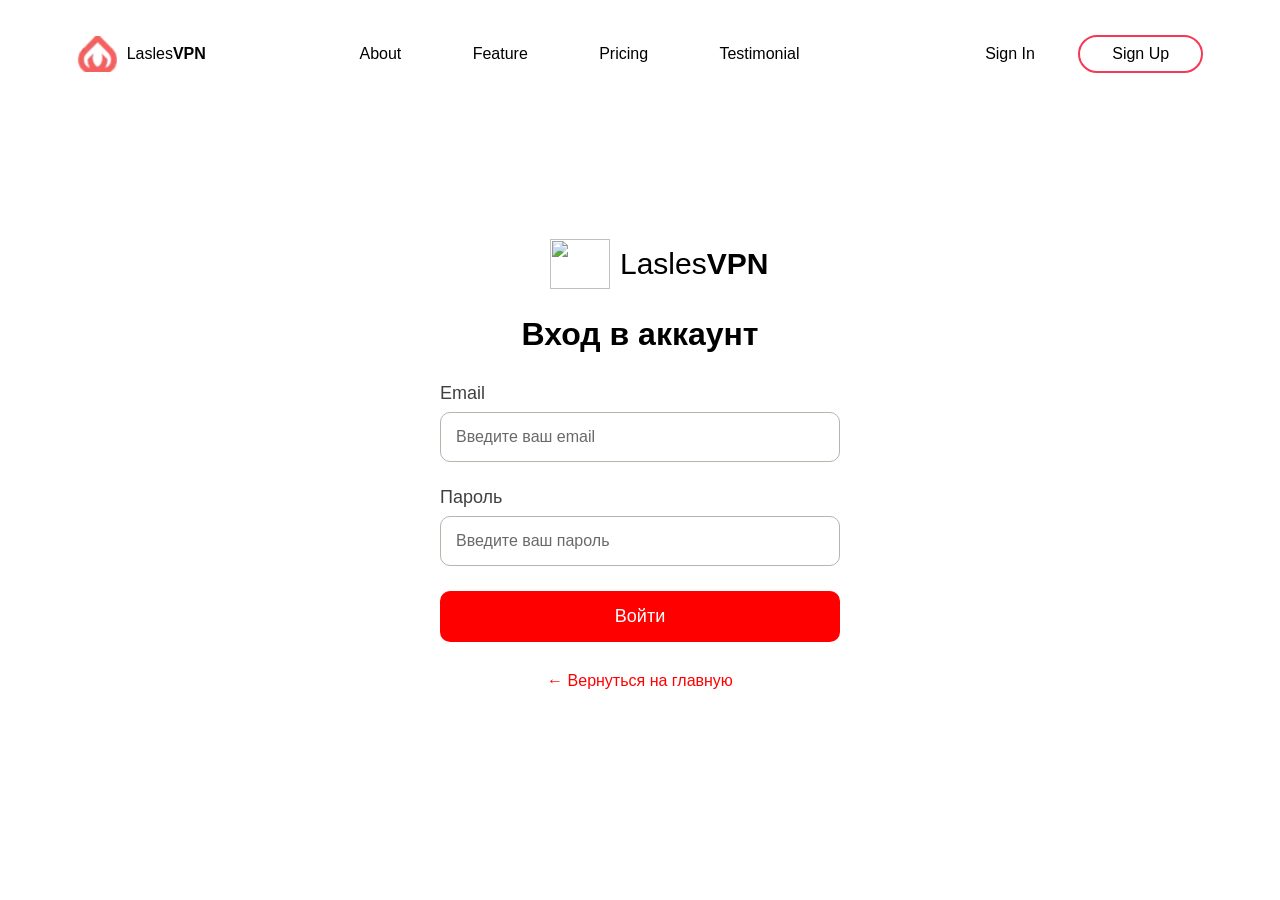
==== index1.html @ 21689437 "start" ====
<!DOCTYPE html>
<html lang="en">
<head>
    <meta charset="UTF-8">
    <meta name="viewport" content="width=device-width, initial-scale=1.0">
    <title>Document</title>
    <link rel="stylesheet" href="./assest/css/style1.css">
</head>
<body>
     <header>
    <nav>
      <div class="logo">
        <img src="./assest/img/rasm11.png" alt="" />
        <a href="">Lasles<b>VPN</b></a>
      </div>
      <div class="menu">
        <a href="#">About</a>
        <a href="#">Feature</a>
        <a href="#">Pricing</a>
        <a href="#">Testimonial</a>
      </div>
      <div class="auth-buttons">
        <a href="#" class="btn sign-in">Sign In</a>
        <a href="#" class="btn sign-up">Sign Up</a>
      </div>
    </nav>
  </header>
  <!-- =====logo1==== -->
   <!-- ============= -->
 <div class="div1">
        <div class="box1">
            <img src="./assest/img/logo.png" alt="" />
            <a href="">Lasles<b>VPN</b></a>
        </div>
        <div class="box2">
            <h1>Вход в аккаунт</h1>
        </div>
        <div class="box3">
            <form class="form1">
                <label>Email</label>
                <input type="email" placeholder="Введите ваш email">

                <label>Пароль</label>
                <input type="password" placeholder="Введите ваш пароль">

                <button type="submit">Войти</button>

                <a href="#" class="tex">← Вернуться на главную</a>
            </form>
        </div>
    </div>
</body>
</html>
---- assest/css/style1.css ----
* {
  padding: 0;
  margin: 0;
  box-sizing: border-box;
  border: none;
  outline: none;
  font-family: "Rubik", sans-serif;
  text-decoration: none;
  color: #000;
}

nav {
  width: 1280px;
  height: 76px;
  margin: 16px auto;
  display: flex;
  justify-content: space-around;
  align-items: center;
}

nav>.logo {
  width: 129px;
  height: 44px;
  display: flex;
  justify-content: space-between;
  align-items: center;
}

nav img {
  width: 40px;
}

nav>.menu {
  width: 440px;
  height: 44px;
  display: flex;
  justify-content: space-between;
  align-items: center;
}

.auth-buttons {
  width: 250px;
  height: 44px;
  display: flex;
  justify-content: space-between;
  align-items: center;
}

.auth-buttons>.btn {
  border-radius: 40px;
  padding: 8px 32px;
}

.auth-buttons>.sign-up {
  border: 2px solid #f53855;
}
/* =========logo========= */
.div1 {
    width: 450px;
    height: 450px;
    margin: auto;
    margin-top: 150px;
}

.div1>.box1 {
    width: 129px;
    height: 44px;
    display: flex;
    justify-content: space-between;
    align-items: center;

}

.box1 img {
    width: 60px;
    height: 50px;
    margin-left: 135px;
}

.box1 a {
    font-size: 30px;
    padding-left: 10px;
}

.box2 h1 {
    text-align: center;
    margin-top: 30px;
}

.box3 {
    width: 450px;
    display: flex;
    justify-content: center;
    align-items: center;
}

.form1 {
    width: 400px;
    margin-top: 30px;
}

.form1 label {
    display: block;
    margin-bottom: 8px;
    font-size: 18px;
    color: rgb(64, 64, 63);
}

.form1 input {
    width: 400px;
    padding: 15px;
    margin-bottom: 25px;
    border: 1px solid rgb(181, 181, 172);
    border-radius: 10px;
    font-size: 16px;
}

.form1 input::placeholder {
    color: rgb(106, 105, 104);
}

.form1 button {
    width: 400px;
    padding: 15px;
    background-color: red;
    border: none;
    border-radius: 10px;
    color: white;
    font-size: 18px;
    cursor: pointer;
    transition: 0.3s;
}

.form1 button:hover {
    background-color: #e63250;
}

.tex {
    display: block;
    text-align: center;
    margin-top: 20px;
    color: red;
    text-decoration: none;
    font-size: 16px;
    margin-top: 30px;
}

.tex:hover {
    text-decoration: underline;
}
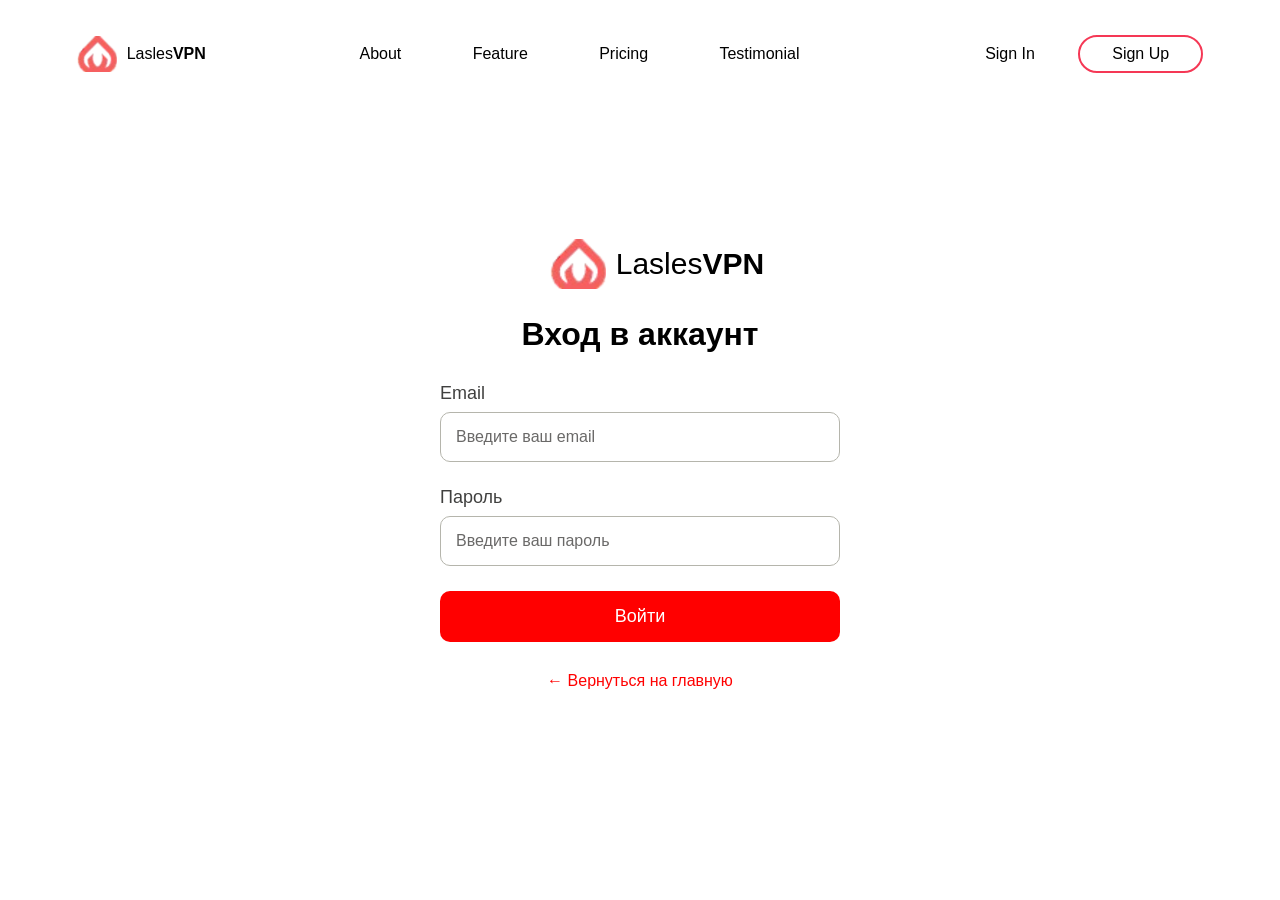
==== commit ed342f6e: "add" ====
--- a/index1.html
+++ b/index1.html
@@ -29,7 +29,7 @@
    <!-- ============= -->
  <div class="div1">
         <div class="box1">
-            <img src="./assest/img/logo.png" alt="" />
+            <img src="./assest/img/rasm11.png" alt="" />
             <a href="">Lasles<b>VPN</b></a>
         </div>
         <div class="box2">
